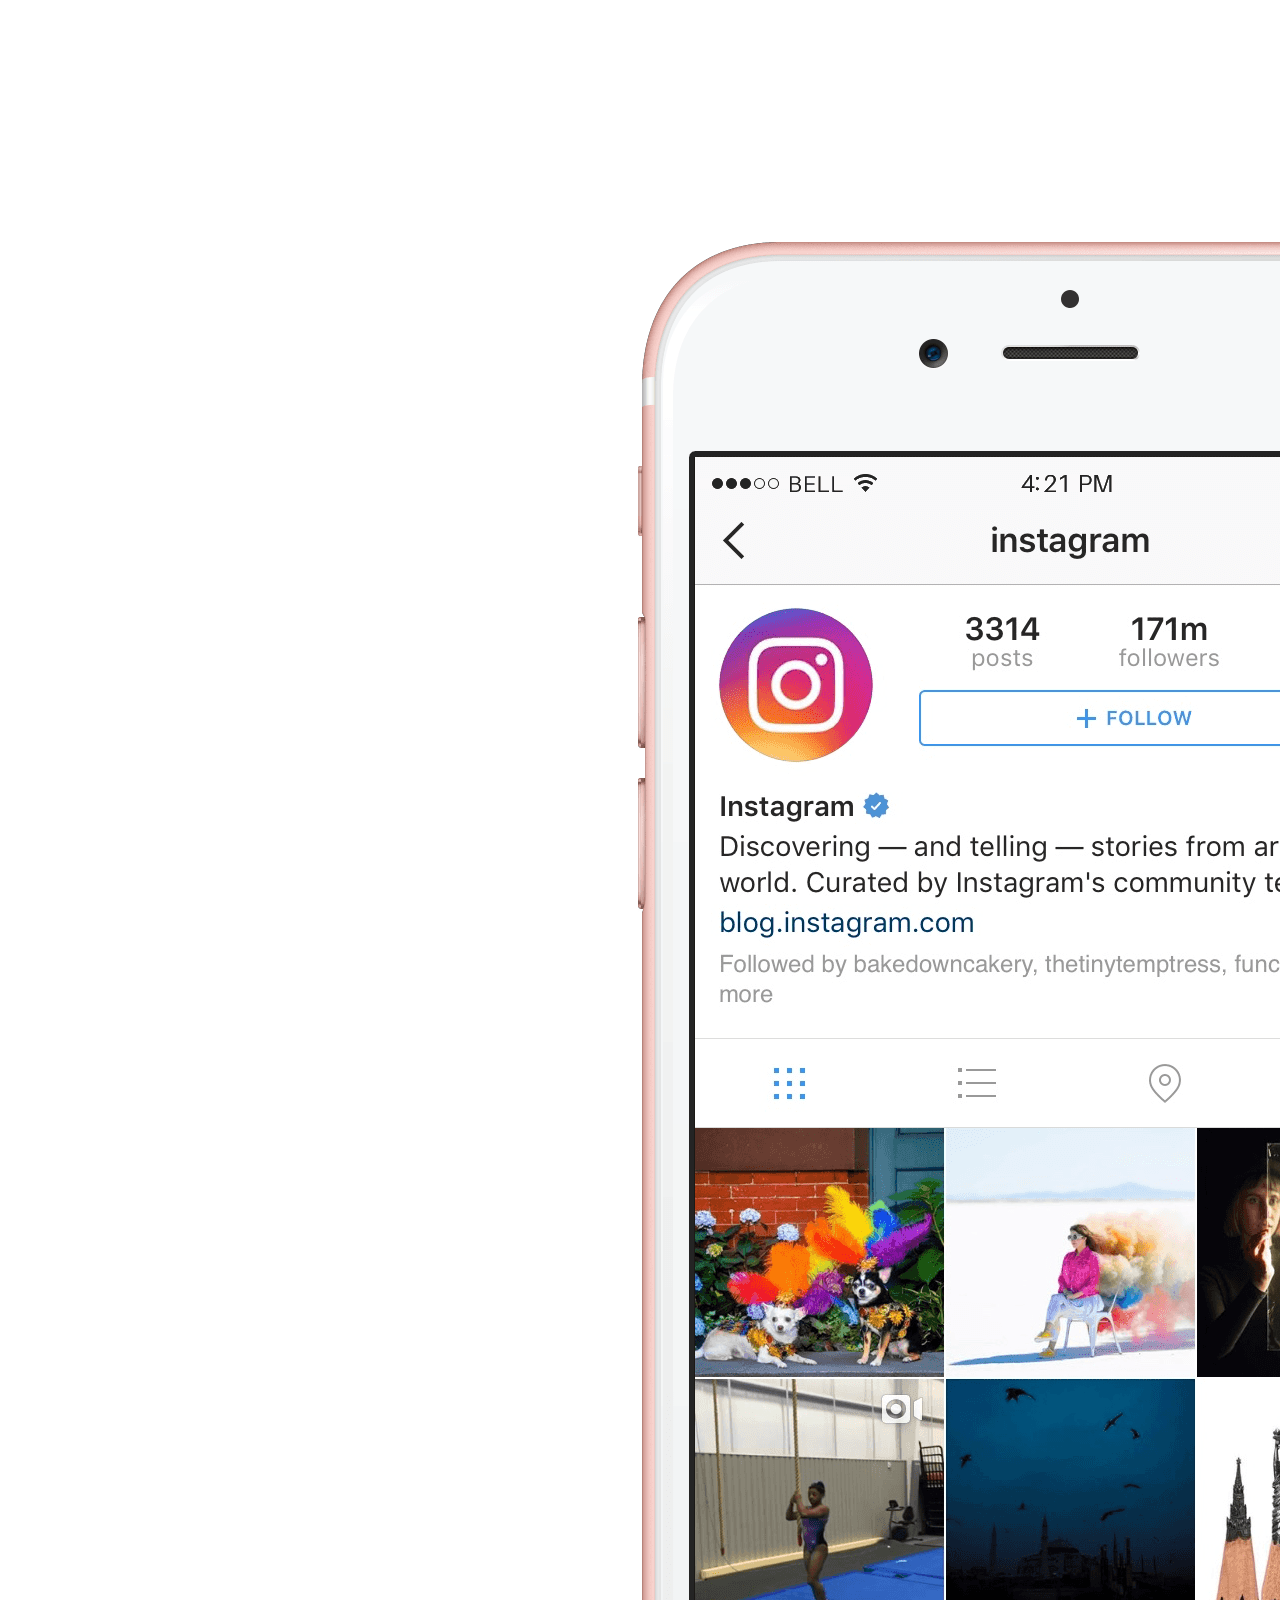
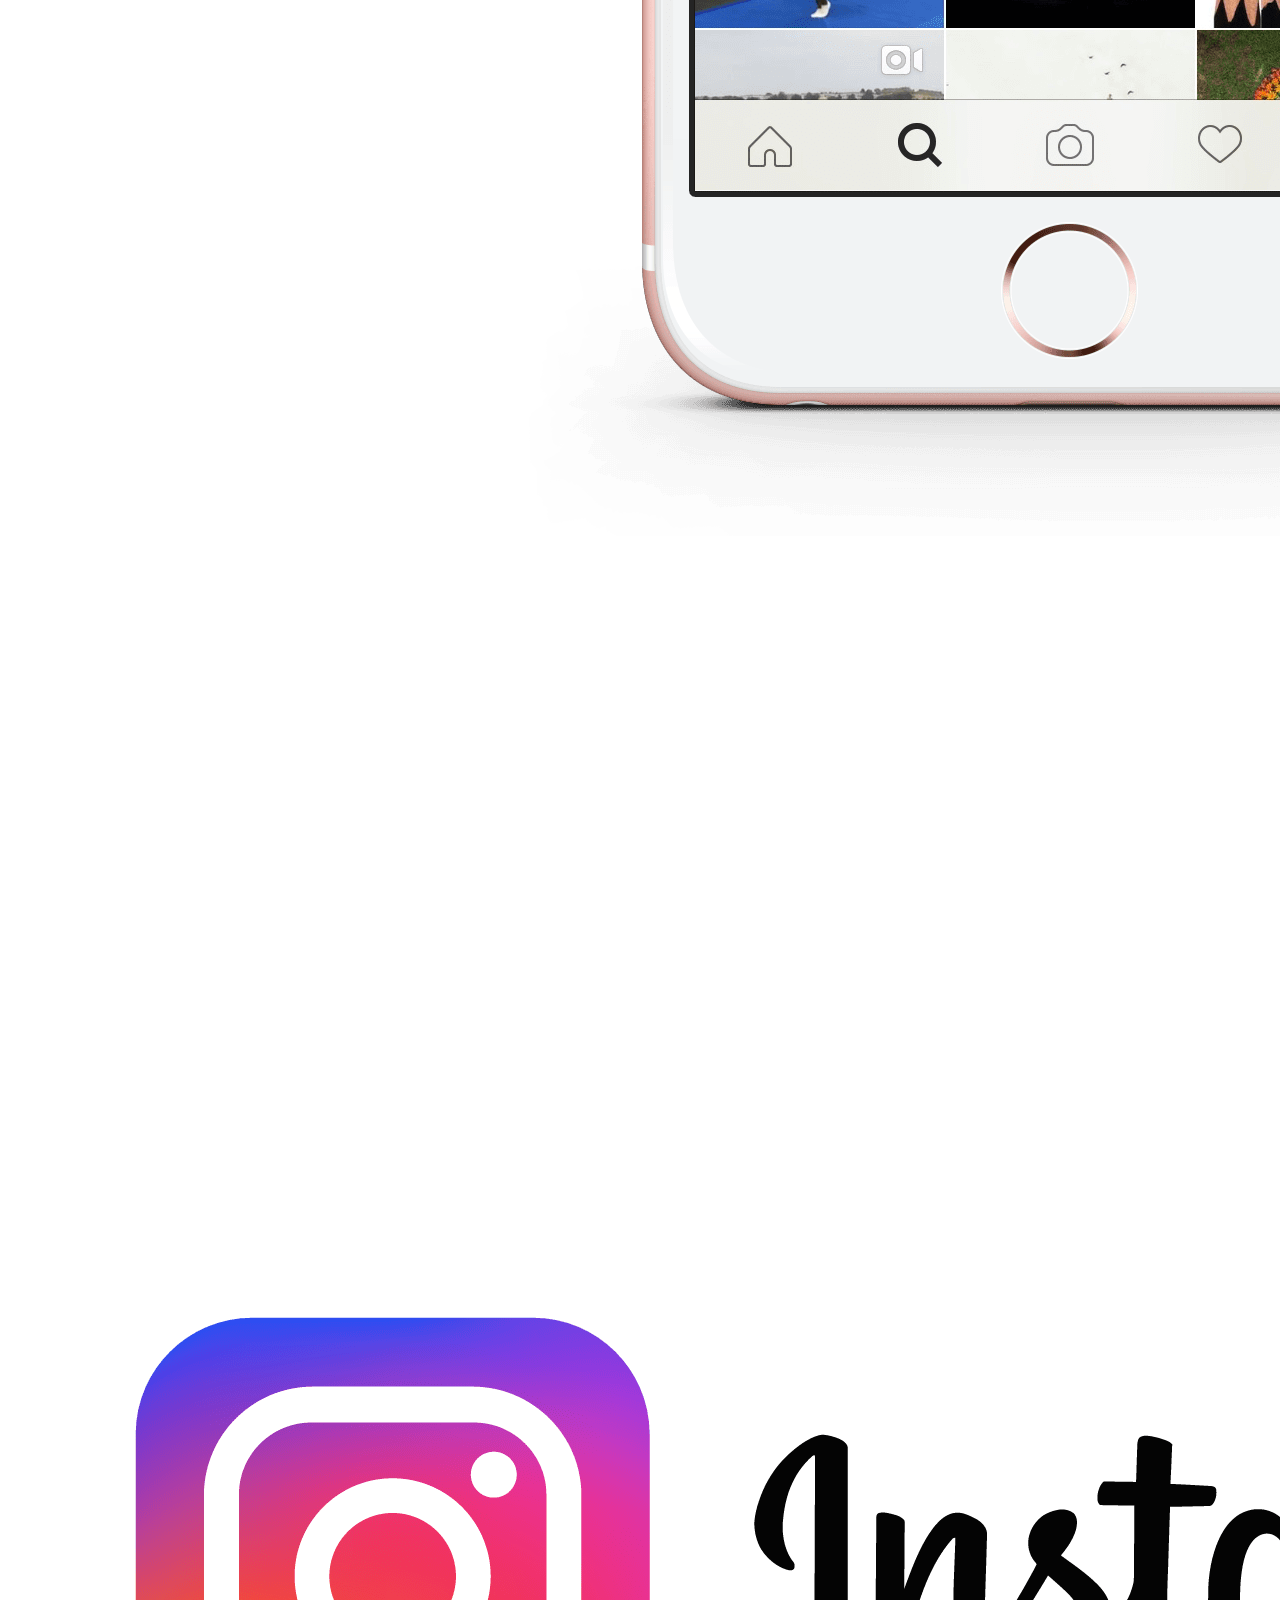
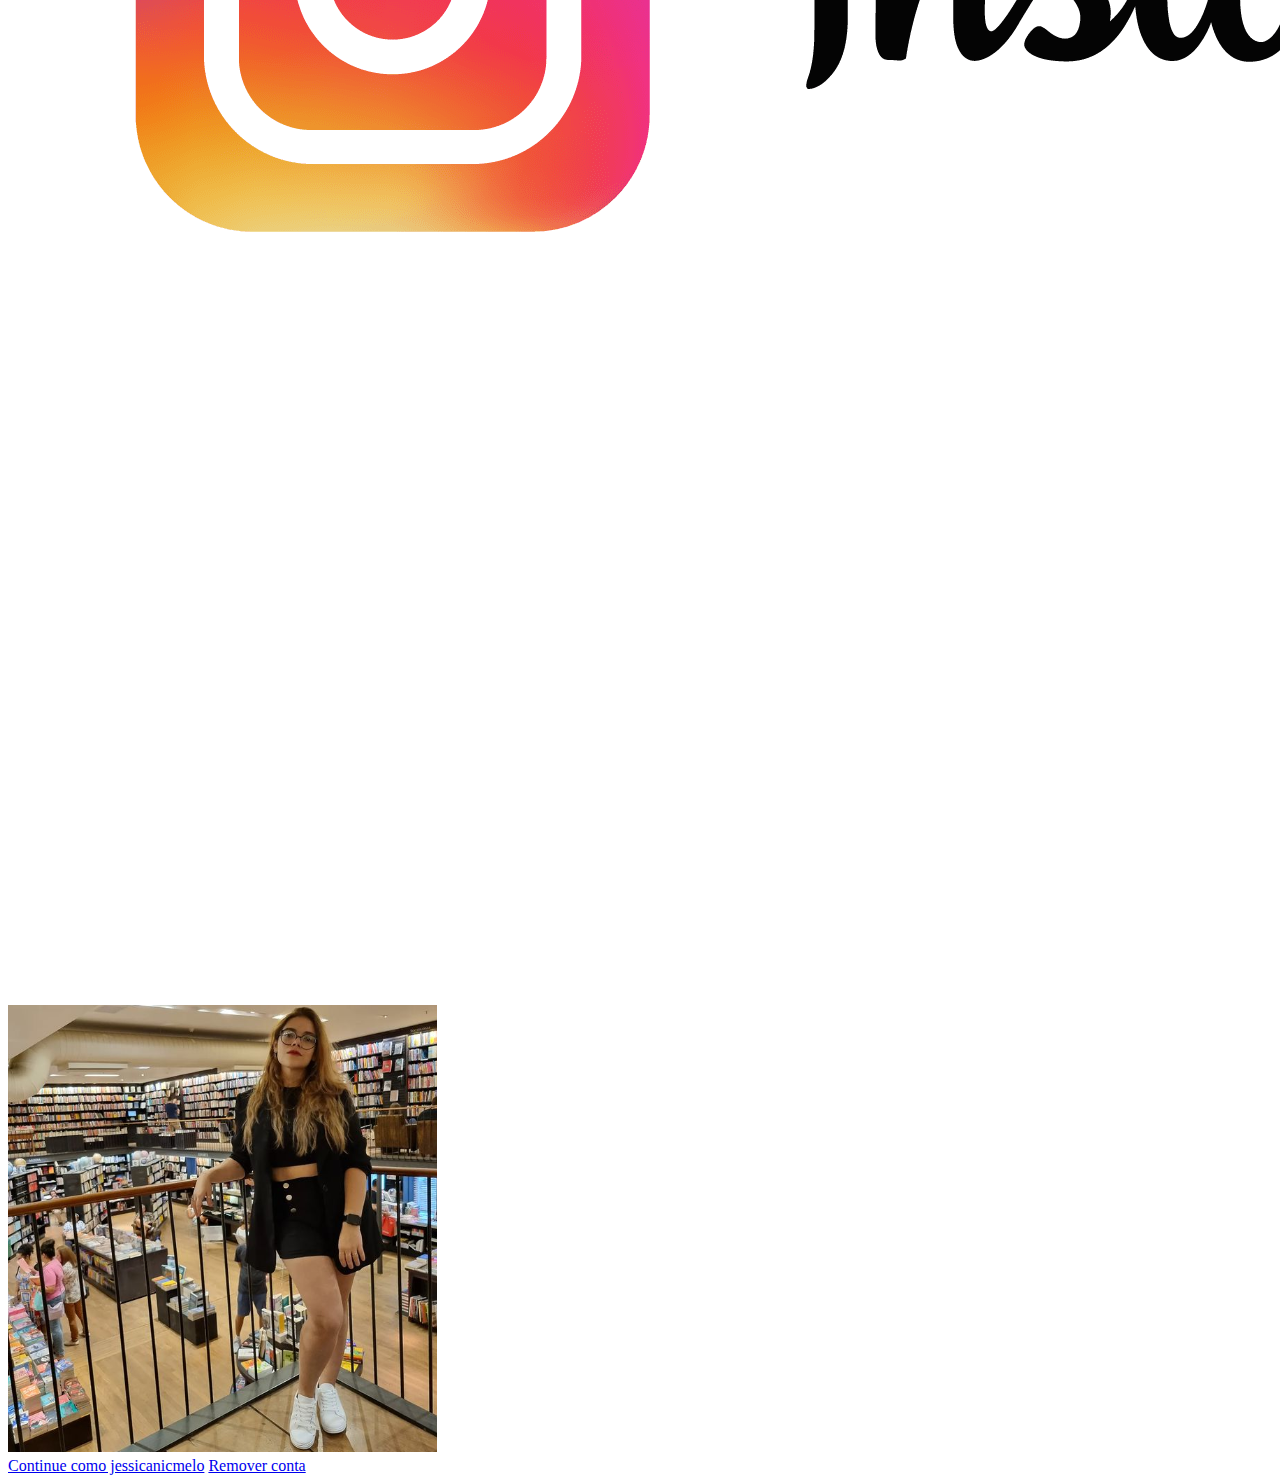
==== projeto-instagram/index.html @ 447d5316 "page-instagram" ====
<!DOCTYPE html>
<html lang="en">
<head>
    <meta charset="UTF-8">
    <meta http-equiv="X-UA-Compatible" content="IE=edge">
    <meta name="viewport" content="width=device-width, initial-scale=1.0">
    <link rel="stylesheet" href="style.css">
    <title>Instagram</title>
</head>
<body>
    <div class="instagram-wrapper">
        <div class="instagram-phone">
            <img src="./img/insta-celular.png" alt="celular">
        </div>
        <div class="instagram-continue">
            <div class="group">
                <img src="./img/insta-logo.png" class="instagram-logo" alt="logo instagram">
                <div class="profile-photo">
                    <img src="./img/perfil-insta.png" alt="foto do perfil">
                </div>
                <a href="#" class="instagram-login">Continue como jessicanicmelo</a>
                <a href="#" class="instagram-logout">Remover conta</a>
            </div>
        </div>
    </div>
</body>
</html>
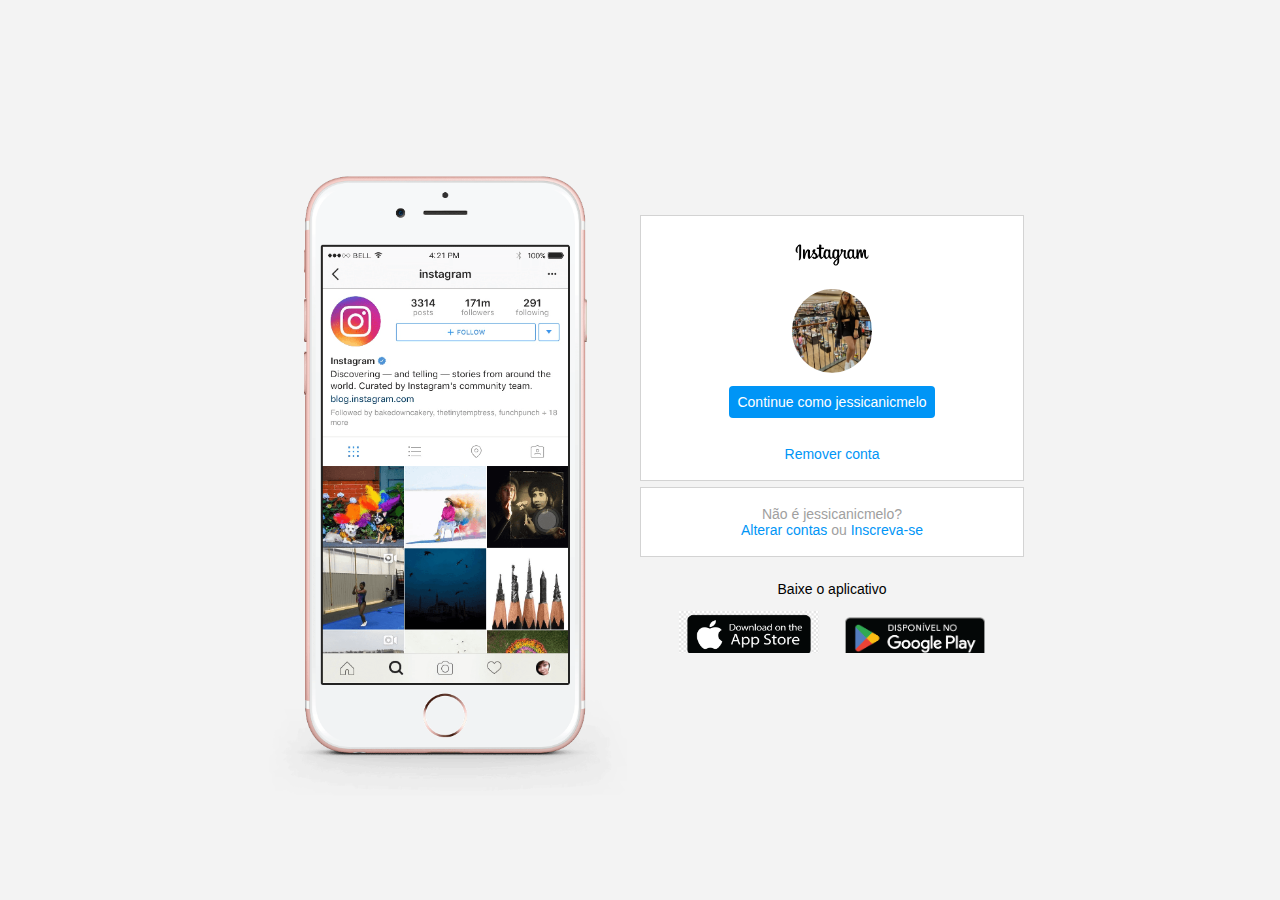
==== commit ba6f3b89: "commit instagram final" ====
--- a/projeto-instagram/index.html
+++ b/projeto-instagram/index.html
@@ -1,5 +1,6 @@
 <!DOCTYPE html>
 <html lang="en">
+
 <head>
     <meta charset="UTF-8">
     <meta http-equiv="X-UA-Compatible" content="IE=edge">
@@ -7,6 +8,7 @@
     <link rel="stylesheet" href="style.css">
     <title>Instagram</title>
 </head>
+
 <body>
     <div class="instagram-wrapper">
         <div class="instagram-phone">
@@ -21,7 +23,23 @@
                 <a href="#" class="instagram-login">Continue como jessicanicmelo</a>
                 <a href="#" class="instagram-logout">Remover conta</a>
             </div>
+            <div class="group">
+                <p class="not-account">Não é jessicanicmelo?</p>
+                <p class="not-account">
+                    <span class="link-blue">Alterar contas</span>
+                    ou
+                    <span class="link-blue">Inscreva-se</span>
+                </p>
+            </div>
+            <div class="get-the-app">
+                <p class="get-app">Baixe o aplicativo</p>
+                <div class="download">
+                    <a href="#" class="app-download"></a>
+                    <a href="#" class="app-download"></a>
+                </div>
+            </div>
         </div>
     </div>
 </body>
+
 </html>--- a/projeto-instagram/style.css
+++ b/projeto-instagram/style.css
@@ -0,0 +1,152 @@
+*{
+    padding: 0;
+    margin: 0;
+    box-sizing: border-box;
+    text-decoration: none;
+    font-family: sans-serif;
+    font-size: 14px;
+}
+
+body{
+    width: 100%;
+    min-height: 100vh;
+    background-color: rgb(243, 243, 243);
+    margin: 0;
+    padding: 0;
+    display: flex;
+    justify-content: center;
+}
+
+.instagram-wrapper{
+    display: flex;
+    align-items: center;
+    justify-content: start;
+    width: 60%;
+    height: 100vh;
+}
+
+.instagram-phone{
+    display: flex;
+    align-items: center;
+    justify-content: center;
+    width: 50%;
+}
+
+.instagram-phone img{
+    height: 50rem;
+}
+
+.instagram-continue{
+    display: flex;
+    align-items: center;
+    justify-content: space-around;
+    flex-direction: column;
+    width: 50%;
+    min-height: 34rem;
+}
+
+.group{
+    display: flex;
+    justify-content: space-between;
+    align-items: center;
+    flex-direction: column;
+    background-color: #ffffff;
+    width: 100%;
+    padding: 1.3rem 0;
+    border: 1px solid lightgrey;
+}
+
+.group:nth-child(1){
+    min-height: 19rem;
+}
+
+.instagram-logo{
+    height: 3rem;
+}
+
+.profile-photo{
+    display: flex;
+    justify-content: center;
+    align-items: center;
+    border-radius: 50%;
+    overflow: hidden;
+}
+
+.profile-photo img{
+    height: 6rem;
+}
+
+.instagram-login{
+    background-color: #0095f6;
+    color: #ffffff;
+    padding: 8px;
+    border-radius: 4px;
+}
+
+.instagram-logout{
+    color: #0095f6;
+    margin-top: 1rem;
+}
+
+.not-account{
+    color: rgb(160, 160, 160);
+}
+
+.link-blue{
+    color: #0095f6;
+}
+
+.get-the-app{
+    display: flex;
+    flex-direction: column;
+    align-items: center;
+    justify-content: center;
+    width: 100%;
+    padding: 1.3rem 0;
+}
+
+.download{
+    display: flex;
+    width: 100%;
+    justify-content: space-evenly;
+    align-items: center;
+    padding: 1rem;
+}
+
+.app-download{
+    height: 3rem;
+    width: 10rem;
+    background-size: cover;
+}
+
+.app-download:nth-child(1){
+    background-image: url(./img/app.png);
+}
+
+.app-download:nth-child(2){
+    background-image: url(./img/play\ store.png);
+}
+
+/* media queries */
+
+@media (max-width: 1024px){
+    .instagram-wrapper{
+        width: 90%;
+    }
+}
+
+@media (max-width: 650px){
+    .instagram-wrapper{
+        width: 90%;
+    }
+    .instagram-phone{
+        display: none;
+    }
+    
+.instagram-continue{
+    width: 100%;
+}
+.group{
+    border: 1px solid transparent;
+}
+}